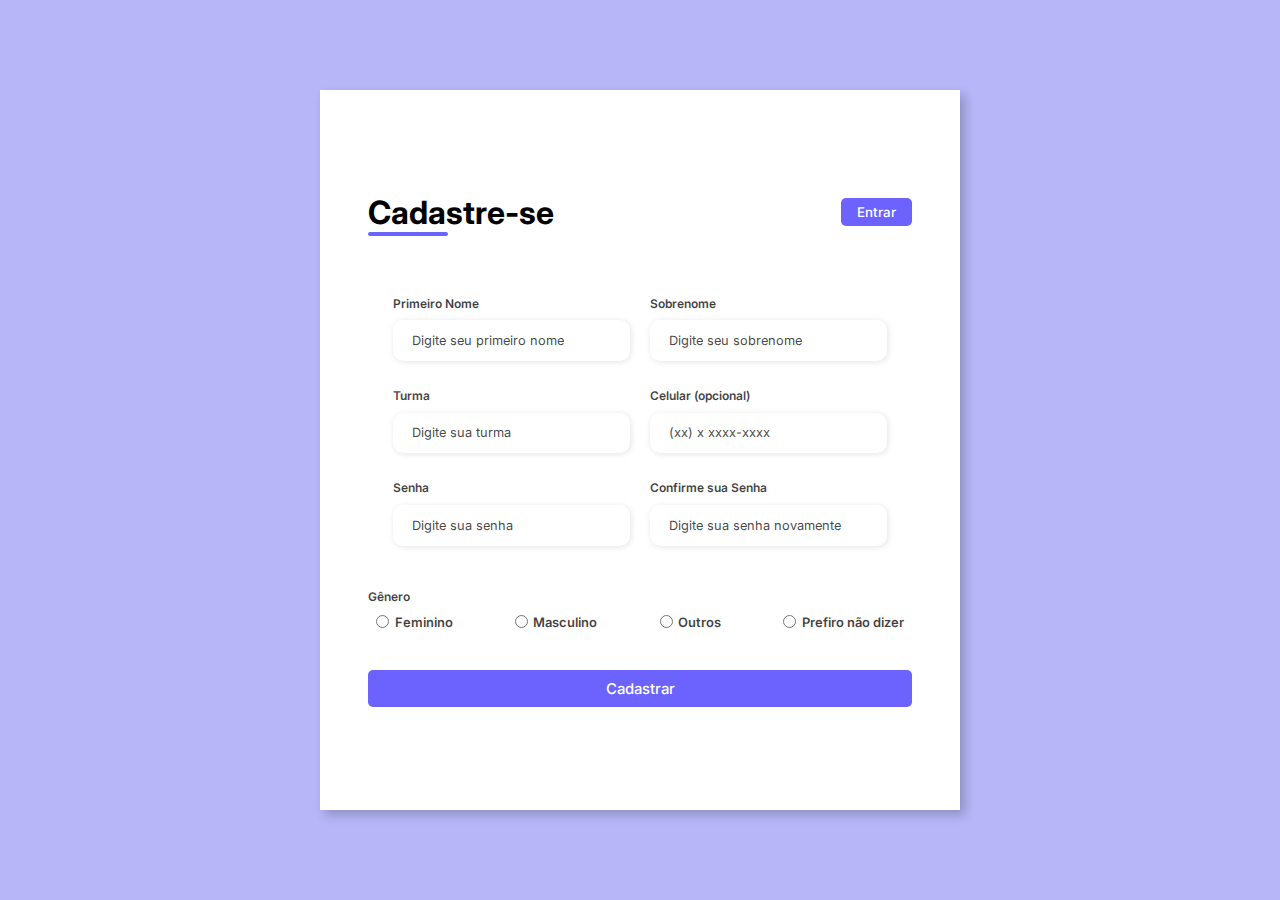
==== index.html @ 95e60d83 "Add files via upload" ====
<!DOCTYPE html>
<html lang="pt-br">

<head>
    <meta charset="UTF-8">
    <meta http-equiv="X-UA-Compatible" content="IE=edge">
    <meta name="viewport" content="width=device-width, initial-scale=1.0">
    <link rel="stylesheet" href="assets/css/style.css">
    <link rel="apple-touch-icon" sizes="180x180" href="../Favicon/apple-touch-icon.png">
    <link rel="icon" type="image/png" sizes="32x32" href="../Favicon/favicon-32x32.png">
    <link rel="icon" type="image/png" sizes="16x16" href="../Favicon/favicon-16x16.png">
    <link rel="manifest" href="../Favicon/site.webmanifest">  
    <title>Formulário</title>
</head>

<body>
    <div class="container">
        <div class="form-image">
            <img src="assets/img/undraw_shopping_re_hdd9.svg" alt="">
        </div>
        <div class="form">
            <form action="#">
                <div class="form-header">
                    <div class="title">
                        <h1>Cadastre-se</h1>
                    </div>
                    <div class="login-button">
                        <button><a href="Login/index.html">Entrar</a></button>
                    </div>
                </div>

                <div class="input-group">
                    <div class="input-box">
                        <label for="firstname">Primeiro Nome</label>
                        <input id="firstname" type="text" name="firstname" placeholder="Digite seu primeiro nome" required>
                    </div>

                    <div class="input-box">
                        <label for="lastname">Sobrenome</label>
                        <input id="lastname" type="text" name="lastname" placeholder="Digite seu sobrenome" required>
                    </div>
                    <div class="input-box">
                        <label for="class">Turma</label>
                        <input id="class" type="class" name="class" placeholder="Digite sua turma" required>
                    </div>

                    <div class="input-box">
                        <label for="number">Celular (opcional)</label>
                        <input id="number" type="tel" name="number" placeholder="(xx) x xxxx-xxxx">
                    </div>

                    <div class="input-box">
                        <label for="password">Senha</label>
                        <input id="password" type="password" name="password" placeholder="Digite sua senha" required>
                    </div>


                    <div class="input-box">
                        <label for="confirmPassword">Confirme sua Senha</label>
                        <input id="confirmPassword" type="password" name="confirmPassword" placeholder="Digite sua senha novamente" required>
                    </div>

                </div>

                <div class="gender-inputs">
                    <div class="gender-title">
                        <h6>Gênero</h6>
                    </div>

                    <div class="gender-group">
                        <div class="gender-input">
                            <input id="female" type="radio" name="gender">
                            <label for="female">Feminino</label>
                        </div>

                        <div class="gender-input">
                            <input id="male" type="radio" name="gender">
                            <label for="male">Masculino</label>
                        </div>

                        <div class="gender-input">
                            <input id="others" type="radio" name="gender">
                            <label for="others">Outros</label>
                        </div>

                        <div class="gender-input">
                            <input id="none" type="radio" name="gender">
                            <label for="none">Prefiro não dizer</label>
                        </div>
                    </div>
                </div>
                
                <button class="continue-button" onclick="carPagina()"><a href="Menu/index.html">Cadastrar</a></button>
                <span id="pagina"></span>
            </form>
        </div>
    </div>
    <script src="assets/js/main.js"></script>
</body>

</html>
---- assets/css/style.css ----
@import url('https://fonts.googleapis.com/css2?family=Inter:wght@200;300;400;500&family=Open+Sans:wght@300;400;500;600&display=swap');
* {
    padding: 0;
    margin: 0;
    box-sizing: border-box;
    font-family: 'Inter', sans-serif;
}

body {
    width: 100%;
    height: 100vh;
    display: flex;
    justify-content: center;
    align-items: center;
    background: #0c0ce94d;
}

.container {
    width: 80%;
    height: 80vh;
    display: flex;
    box-shadow: 5px 5px 10px rgba(0, 0, 0, 0.212);
}

.form-image {
    width: 50%;
    display: flex;
    justify-content: center;
    align-items: center;
    background-color: #fde3a7d7;
    padding: 1rem;
}

.form-image img {
    width: 31rem;
}

.form {
    width: 50%;
    display: flex;
    flex-direction: column;
    justify-content: center;
    align-items: center;
    background-color: #fff;
    padding: 3rem;
}

.form-header {
    margin-bottom: 3rem;
    display: flex;
    justify-content: space-between;
}

.login-button {
    display: flex;
    align-items: center;
}

.login-button button {
    border: none;
    background-color: #6c63ff;
    padding: 0.4rem 1rem;
    border-radius: 5px;
    cursor: pointer;
}

.login-button button:hover {
    background-color: #6b63fff1;
}

.login-button button a {
    text-decoration: none;
    font-weight: 500;
    color: #fff;
}

.form-header h1::after {
    content: '';
    display: block;
    width: 5rem;
    height: 0.3rem;
    background-color: #6c63ff;
    margin: 0 auto;
    position: absolute;
    border-radius: 10px;
}

.input-group {
    display: flex;
    flex-wrap: wrap;
    margin-left: 25px;
    margin-right: 25px ;
    justify-content: space-between;
    padding: 1rem 0;
}

.input-box {
    display: flex;
    flex-direction: column;
    margin-bottom: 1.1rem;
}

.input-box input {
    margin: 0.6rem 0;
    padding: 0.8rem 1.2rem;
    border: none;
    border-radius: 10px;
    box-shadow: 1px 1px 6px #0000001c;
    font-size: 0.8rem;
}

.input-box input:hover {
    background-color: #eeeeee75;
}

.input-box input:focus-visible {
    outline: 1px solid #6c63ff;
}

.input-box label,
.gender-title h6 {
    font-size: 0.75rem;
    font-weight: 600;
    color: #000000c0;
}

.input-box input::placeholder {
    color: #000000be;
}

.gender-group {
    display: flex;
    justify-content: space-between;
    margin-top: 0.62rem;
    padding: 0 .5rem;
}

.gender-input {
    display: flex;
    align-items: center;
}

.gender-input input {
    margin-right: 0.35rem;
}

.gender-input label {
    font-size: 0.81rem;
    font-weight: 600;
    color: #000000c0;
}

.continue-button{
    width: 100%;
    margin-top: 2.5rem;
    border: none;
    background-color: #6c63ff;
    padding: 0.62rem;
    border-radius: 5px;
    cursor: pointer;
}

.continue-button:hover {
    background-color: #6b63fff1;
}

.continue-button a{
    text-decoration: none;
    font-size: 0.93rem;
    font-weight: 500;
    color: #fff;
}

@media screen and (max-width: 1330px) {
    .form-image {
        display: none;
    }
    .container {
        width: 50%;
    }
    .form {
        width: 100%;
    }
}

@media screen and (max-width: 1064px) {
    .container {
        width: 90%;
        height: auto;
    }
    .input-group {
        flex-direction: column;
        z-index: 5;
        padding-right: 5rem;
        max-height: 10rem;
        overflow-y: scroll;
        flex-wrap: nowrap;
    }
    .gender-inputs {
        margin-top: 2rem;
    }
    .gender-group {
        flex-direction: column;
    }
    .gender-title h6 {
        margin: 0;
    }
    .gender-input {
        margin-top: 0.5rem;
    }
}
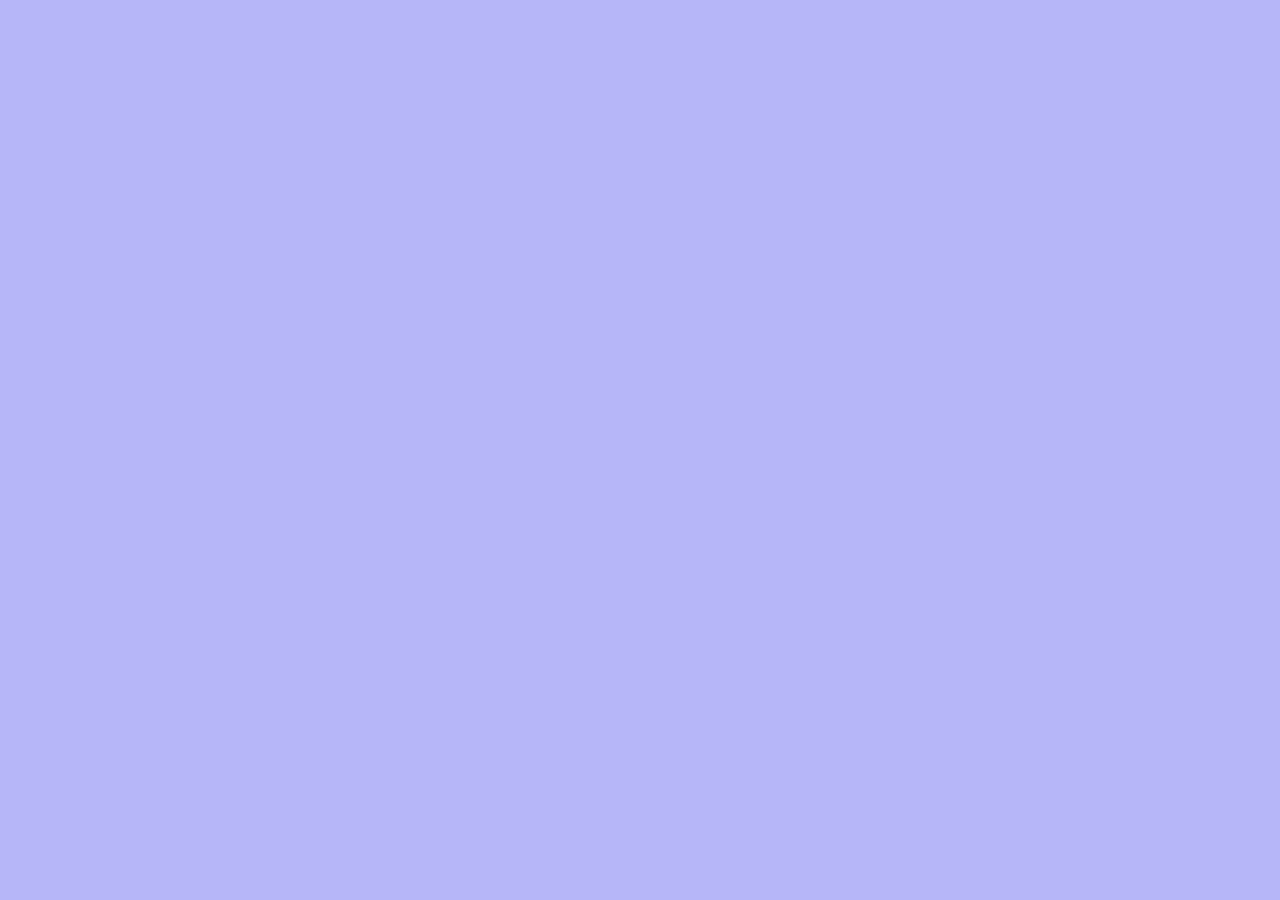
==== commit d53223b6: "Atualização" ====
--- a/index.html
+++ b/index.html
@@ -1,101 +1,111 @@
-<!DOCTYPE html>
-<html lang="pt-br">
-
-<head>
-    <meta charset="UTF-8">
-    <meta http-equiv="X-UA-Compatible" content="IE=edge">
-    <meta name="viewport" content="width=device-width, initial-scale=1.0">
-    <link rel="stylesheet" href="assets/css/style.css">
-    <link rel="apple-touch-icon" sizes="180x180" href="../Favicon/apple-touch-icon.png">
-    <link rel="icon" type="image/png" sizes="32x32" href="../Favicon/favicon-32x32.png">
-    <link rel="icon" type="image/png" sizes="16x16" href="../Favicon/favicon-16x16.png">
-    <link rel="manifest" href="../Favicon/site.webmanifest">  
-    <title>Formulário</title>
-</head>
-
-<body>
-    <div class="container">
-        <div class="form-image">
-            <img src="assets/img/undraw_shopping_re_hdd9.svg" alt="">
-        </div>
-        <div class="form">
-            <form action="#">
-                <div class="form-header">
-                    <div class="title">
-                        <h1>Cadastre-se</h1>
-                    </div>
-                    <div class="login-button">
-                        <button><a href="Login/index.html">Entrar</a></button>
-                    </div>
-                </div>
-
-                <div class="input-group">
-                    <div class="input-box">
-                        <label for="firstname">Primeiro Nome</label>
-                        <input id="firstname" type="text" name="firstname" placeholder="Digite seu primeiro nome" required>
-                    </div>
-
-                    <div class="input-box">
-                        <label for="lastname">Sobrenome</label>
-                        <input id="lastname" type="text" name="lastname" placeholder="Digite seu sobrenome" required>
-                    </div>
-                    <div class="input-box">
-                        <label for="class">Turma</label>
-                        <input id="class" type="class" name="class" placeholder="Digite sua turma" required>
-                    </div>
-
-                    <div class="input-box">
-                        <label for="number">Celular (opcional)</label>
-                        <input id="number" type="tel" name="number" placeholder="(xx) x xxxx-xxxx">
-                    </div>
-
-                    <div class="input-box">
-                        <label for="password">Senha</label>
-                        <input id="password" type="password" name="password" placeholder="Digite sua senha" required>
-                    </div>
-
-
-                    <div class="input-box">
-                        <label for="confirmPassword">Confirme sua Senha</label>
-                        <input id="confirmPassword" type="password" name="confirmPassword" placeholder="Digite sua senha novamente" required>
-                    </div>
-
-                </div>
-
-                <div class="gender-inputs">
-                    <div class="gender-title">
-                        <h6>Gênero</h6>
-                    </div>
-
-                    <div class="gender-group">
-                        <div class="gender-input">
-                            <input id="female" type="radio" name="gender">
-                            <label for="female">Feminino</label>
-                        </div>
-
-                        <div class="gender-input">
-                            <input id="male" type="radio" name="gender">
-                            <label for="male">Masculino</label>
-                        </div>
-
-                        <div class="gender-input">
-                            <input id="others" type="radio" name="gender">
-                            <label for="others">Outros</label>
-                        </div>
-
-                        <div class="gender-input">
-                            <input id="none" type="radio" name="gender">
-                            <label for="none">Prefiro não dizer</label>
-                        </div>
-                    </div>
-                </div>
-                
-                <button class="continue-button" onclick="carPagina()"><a href="Menu/index.html">Cadastrar</a></button>
-                <span id="pagina"></span>
-            </form>
-        </div>
-    </div>
-    <script src="assets/js/main.js"></script>
-</body>
-
-</html>
+<!DOCTYPE html>
+<html lang="pt-br">
+
+<head>
+    <meta charset="UTF-8">
+    <meta http-equiv="X-UA-Compatible" content="IE=edge">
+    <meta name="viewport" content="width=device-width, initial-scale=1.0">
+    <link rel="stylesheet" href="assets/css/style.css">
+    <link rel="apple-touch-icon" sizes="180x180" href="../Favicon/apple-touch-icon.png">
+    <link rel="icon" type="image/png" sizes="32x32" href="../Favicon/favicon-32x32.png">
+    <link rel="icon" type="image/png" sizes="16x16" href="../Favicon/favicon-16x16.png">
+    <link rel="manifest" href="../Favicon/site.webmanifest">  
+    <title>Formulário</tite>
+</head>
+
+<body>
+    <div class="container">
+        <div class="form-image">
+            <img src="assets/img/undraw_shopping_re_hdd9.svg" alt="">
+        </div>
+        <div class="form">
+            <form action="#">
+                <div class="form-header">
+                    <div class="title">
+                        <h1>Cadastre-se</h1>
+                    </div>
+                    <div class="login-button">
+                        <button><a href="Login/index.html">Entrar</a></button>
+                    </div>
+                </div>
+
+                <div class="input-group">
+                    <div class="input-box">
+                        <label for="name">Nome Completo</label>
+                        <input id="name" type="text" name="name" placeholder="Digite seu nome completo" required>
+                    </div>
+
+                    <div class="input-box">
+                        <label for="cgm">CGM</label>
+                        <input id="cgm" type="text" name="cgm" placeholder="Digite seu CGM" required>
+                    </div>
+                    <div class="input-box">
+                        <label for="class">Turma</label>
+                    <div class="select">
+                        <select name="Turma" id="turma"><option selected disabled>Selecione a sua turma</option>
+                            <option value="6ano">6º</option>
+                            <option value="7ano">7º</option>
+                            <option value="8ano">8º</option>
+                            <option value="9ano">9º</option>
+                            <option value="9ano">1º</option>
+                            <option value="9ano">2º</option>
+                            <option value="9ano">3º</option>
+                        </select>
+                    </div>
+                </div>
+
+                    <div class="input-box">
+                        <label for="number">Celular (Whatsapp)</label>
+                        <input id="number" type="tel" name="number" placeholder="(xx) x xxxx-xxxx" required>
+                    </div>
+
+                    <div class="input-box">
+                        <label for="password">Senha</label>
+                        <input id="password" type="password" name="password" placeholder="Digite sua senha" required>
+                    </div>
+
+
+                    <div class="input-box">
+                        <label for="confirmPassword">Confirme sua Senha</label>
+                        <input id="confirmPassword" type="password" name="confirmPassword" placeholder="Digite sua senha novamente" required>
+                    </div>
+
+                </div>
+
+                <div class="gender-inputs">
+                    <div class="gender-title">
+                        <h6>Gênero</h6>
+                    </div>
+
+                    <div class="gender-group">
+                        <div class="gender-input">
+                            <input id="female" type="radio" name="gender">
+                            <label for="female">Feminino</label>
+                        </div>
+
+                        <div class="gender-input">
+                            <input id="male" type="radio" name="gender">
+                            <label for="male">Masculino</label>
+                        </div>
+
+                        <div class="gender-input">
+                            <input id="others" type="radio" name="gender">
+                            <label for="others">Outros</label>
+                        </div>
+
+                        <div class="gender-input">
+                            <input id="none" type="radio" name="gender">
+                            <label for="none">Prefiro não dizer</label>
+                        </div>
+                    </div>
+                </div>
+                
+                <button class="continue-button"><a href="hub.html">Cadastrar</a></button>
+                <span id="pagina"></span>
+            </form>
+        </div>
+    </div>
+    <script src="assets/js/main.js"></script>
+</body>
+
+</html>
--- a/assets/css/style.css
+++ b/assets/css/style.css
@@ -208,4 +208,28 @@
     .gender-input {
         margin-top: 0.5rem;
     }
-}+}
+select{
+    margin: 0.6rem 0;
+    display: flex;
+    flex-direction: column;
+    padding: 0.8rem 1.2rem;
+    border: none;
+    border-radius: 10px;
+
+    font-size: 0.8rem;
+}
+select::-ms-expand {
+    display: none;
+}
+.select {
+
+    height: 5em;
+    line-height: 3;
+    overflow: hidden;
+    border-radius: .25em;
+}
+.select::after {
+    background-color: #6c63ff;
+
+}
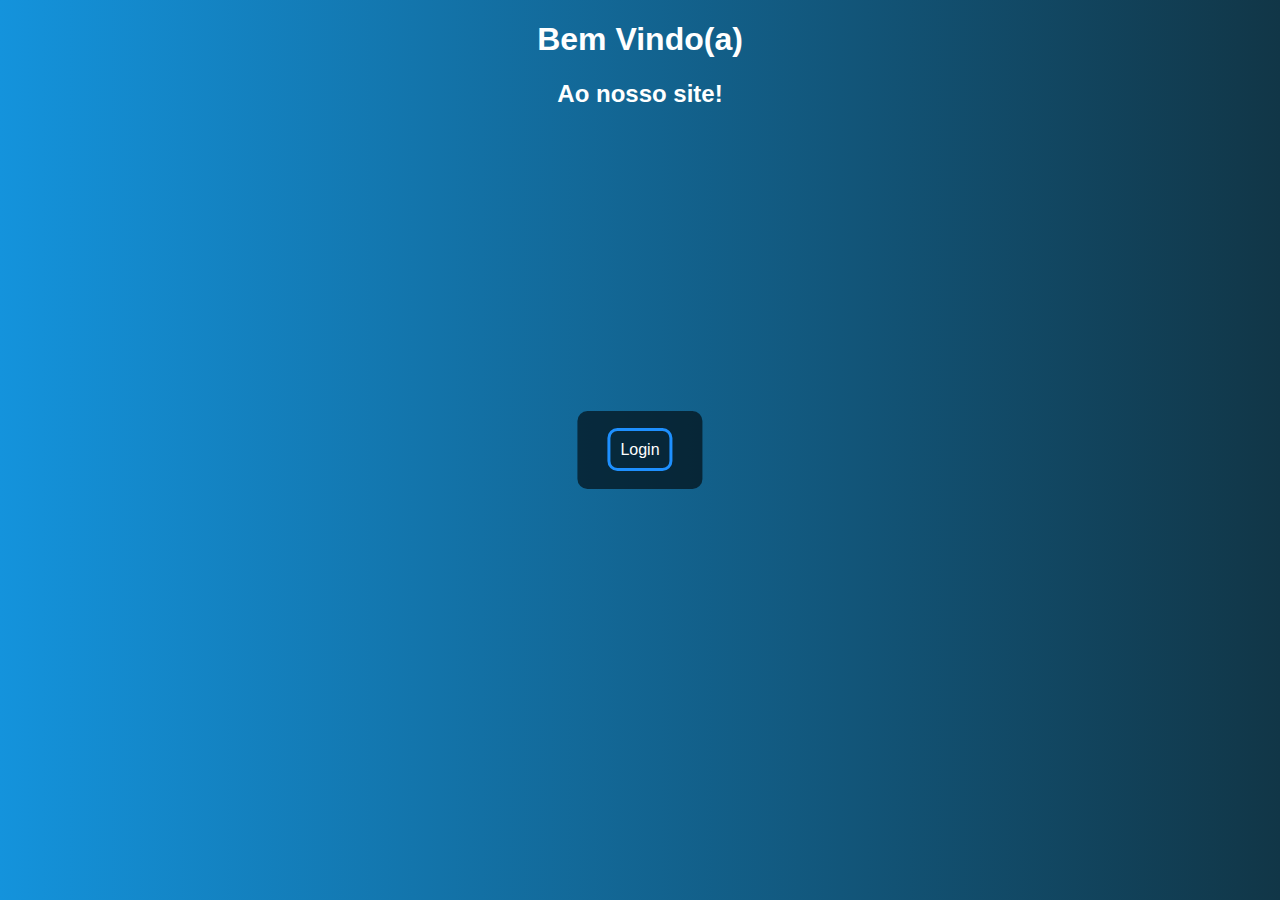
==== commit baeade2d: "Add files via upload" ====
--- a/index.html
+++ b/index.html
@@ -1,111 +1,43 @@
-<!DOCTYPE html>
-<html lang="pt-br">
-
-<head>
-    <meta charset="UTF-8">
-    <meta http-equiv="X-UA-Compatible" content="IE=edge">
-    <meta name="viewport" content="width=device-width, initial-scale=1.0">
-    <link rel="stylesheet" href="assets/css/style.css">
-    <link rel="apple-touch-icon" sizes="180x180" href="../Favicon/apple-touch-icon.png">
-    <link rel="icon" type="image/png" sizes="32x32" href="../Favicon/favicon-32x32.png">
-    <link rel="icon" type="image/png" sizes="16x16" href="../Favicon/favicon-16x16.png">
-    <link rel="manifest" href="../Favicon/site.webmanifest">  
-    <title>Formulário</tite>
-</head>
-
-<body>
-    <div class="container">
-        <div class="form-image">
-            <img src="assets/img/undraw_shopping_re_hdd9.svg" alt="">
-        </div>
-        <div class="form">
-            <form action="#">
-                <div class="form-header">
-                    <div class="title">
-                        <h1>Cadastre-se</h1>
-                    </div>
-                    <div class="login-button">
-                        <button><a href="Login/index.html">Entrar</a></button>
-                    </div>
-                </div>
-
-                <div class="input-group">
-                    <div class="input-box">
-                        <label for="name">Nome Completo</label>
-                        <input id="name" type="text" name="name" placeholder="Digite seu nome completo" required>
-                    </div>
-
-                    <div class="input-box">
-                        <label for="cgm">CGM</label>
-                        <input id="cgm" type="text" name="cgm" placeholder="Digite seu CGM" required>
-                    </div>
-                    <div class="input-box">
-                        <label for="class">Turma</label>
-                    <div class="select">
-                        <select name="Turma" id="turma"><option selected disabled>Selecione a sua turma</option>
-                            <option value="6ano">6º</option>
-                            <option value="7ano">7º</option>
-                            <option value="8ano">8º</option>
-                            <option value="9ano">9º</option>
-                            <option value="9ano">1º</option>
-                            <option value="9ano">2º</option>
-                            <option value="9ano">3º</option>
-                        </select>
-                    </div>
-                </div>
-
-                    <div class="input-box">
-                        <label for="number">Celular (Whatsapp)</label>
-                        <input id="number" type="tel" name="number" placeholder="(xx) x xxxx-xxxx" required>
-                    </div>
-
-                    <div class="input-box">
-                        <label for="password">Senha</label>
-                        <input id="password" type="password" name="password" placeholder="Digite sua senha" required>
-                    </div>
-
-
-                    <div class="input-box">
-                        <label for="confirmPassword">Confirme sua Senha</label>
-                        <input id="confirmPassword" type="password" name="confirmPassword" placeholder="Digite sua senha novamente" required>
-                    </div>
-
-                </div>
-
-                <div class="gender-inputs">
-                    <div class="gender-title">
-                        <h6>Gênero</h6>
-                    </div>
-
-                    <div class="gender-group">
-                        <div class="gender-input">
-                            <input id="female" type="radio" name="gender">
-                            <label for="female">Feminino</label>
-                        </div>
-
-                        <div class="gender-input">
-                            <input id="male" type="radio" name="gender">
-                            <label for="male">Masculino</label>
-                        </div>
-
-                        <div class="gender-input">
-                            <input id="others" type="radio" name="gender">
-                            <label for="others">Outros</label>
-                        </div>
-
-                        <div class="gender-input">
-                            <input id="none" type="radio" name="gender">
-                            <label for="none">Prefiro não dizer</label>
-                        </div>
-                    </div>
-                </div>
-                
-                <button class="continue-button"><a href="hub.html">Cadastrar</a></button>
-                <span id="pagina"></span>
-            </form>
-        </div>
-    </div>
-    <script src="assets/js/main.js"></script>
-</body>
-
-</html>
+<!DOCTYPE html>
+<html lang="pt-br">
+<head>
+    <meta charset="UTF-8">
+    <meta http-equiv="X-UA-Compatible" content="IE=edge">
+    <meta name="viewport" content="width=device-width, initial-scale=1.0">
+    <title>Bem Vindo(a)</title>
+    <style>
+        body{
+            font-family: Arial, Helvetica, sans-serif;
+            background: linear-gradient(to right, rgb(20, 147, 220), rgb(17, 54, 71));
+            text-align: center;
+            color: white;
+        }
+        .box{
+            position: absolute;
+            top: 50%;
+            left: 50%;
+            transform: translate(-50%,-50%);
+            background-color: rgba(0, 0, 0, 0.6);
+            padding: 30px;
+            border-radius: 10px;
+        }
+        a{
+            text-decoration: none;
+            color: white;
+            border: 3px solid dodgerblue;
+            border-radius: 10px;
+            padding: 10px;
+        }
+        a:hover{
+            background-color: dodgerblue;
+        }
+    </style>
+</head>
+<body>
+    <h1>Bem Vindo(a)</h1>
+    <h2>Ao nosso site!</h2>
+    <div class="box">
+        <a href="login.php">Login</a>
+    </div>
+</body>
+</html>